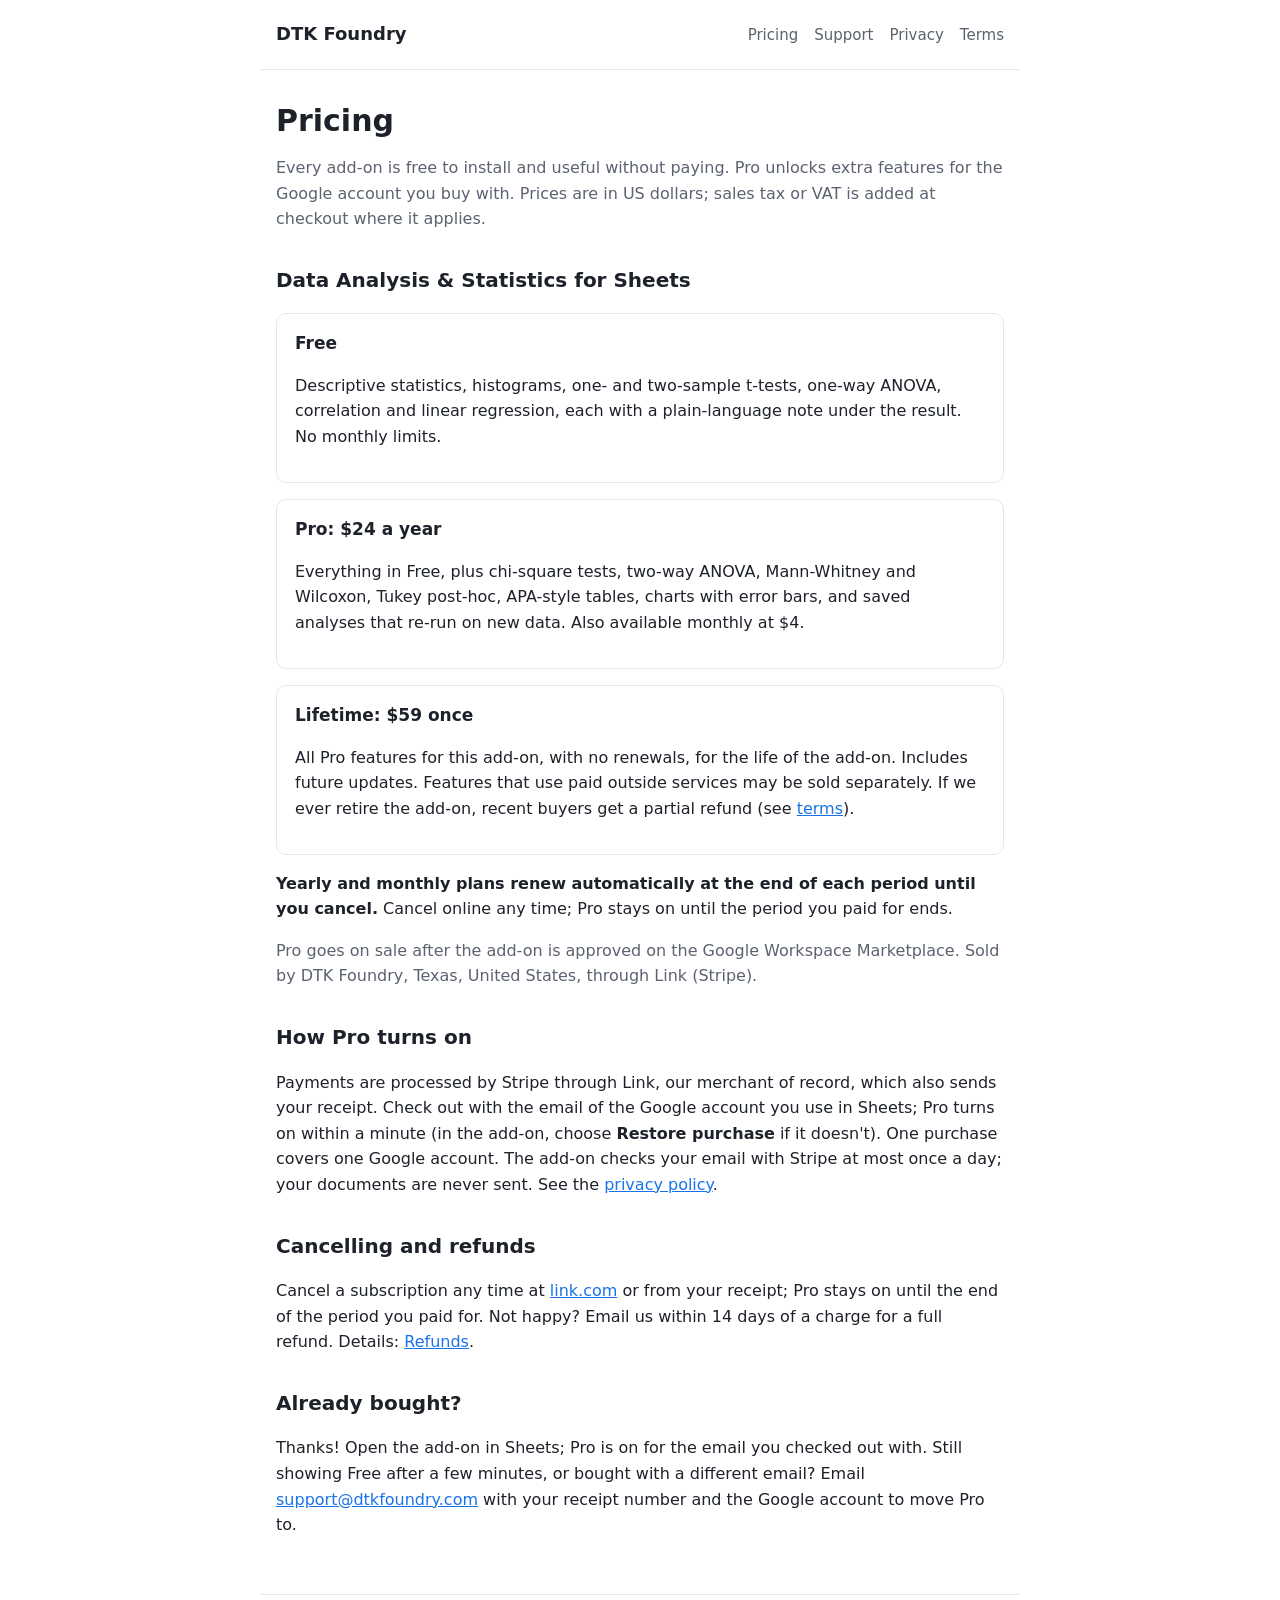
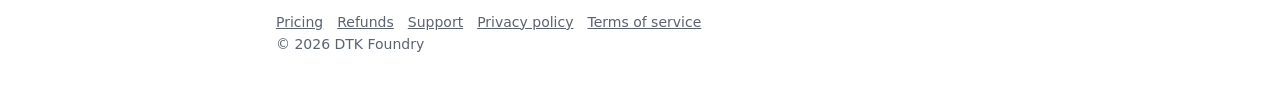
==== pricing.html @ afb6a869 "Pricing and refunds pages; terms rewrite (Texas law, lifetime shutdown refund); Stripe/Link replaces" ====
<!doctype html>
<html lang="en">
<head>
<meta charset="utf-8">
<meta name="viewport" content="width=device-width, initial-scale=1">
<title>Pricing | DTK Foundry</title>
<meta name="description" content="Pricing for DTK Foundry add-ons for Google Sheets and Docs: a free tier, a Pro plan billed yearly or monthly, and a one-time lifetime purchase.">
<link rel="canonical" href="https://dtkfoundry.com/pricing.html">
<link rel="icon" type="image/png" href="favicon-32.png">
<link rel="apple-touch-icon" href="apple-touch-icon.png">
<link rel="stylesheet" href="style.css">
</head>
<body>
<header>
  <a class="brand" href="./">DTK Foundry</a>
  <nav><a href="pricing.html">Pricing</a><a href="support.html">Support</a><a href="privacy.html">Privacy</a><a href="terms.html">Terms</a></nav>
</header>
<main>
  <h1>Pricing</h1>
  <p class="muted">Every add-on is free to install and useful without paying. Pro unlocks extra features for the
  Google account you buy with. Prices are in US dollars; sales tax or VAT is added at checkout where it applies.</p>

  <h2>Data Analysis &amp; Statistics for Sheets</h2>
  <div class="card">
    <h3>Free</h3>
    <p>Descriptive statistics, histograms, one- and two-sample t-tests, one-way ANOVA, correlation and linear
    regression, each with a plain-language note under the result. No monthly limits.</p>
  </div>
  <div class="card">
    <h3>Pro: $24 a year</h3>
    <p>Everything in Free, plus chi-square tests, two-way ANOVA, Mann-Whitney and Wilcoxon, Tukey post-hoc,
    APA-style tables, charts with error bars, and saved analyses that re-run on new data.
    Also available monthly at $4.</p>
  </div>
  <div class="card">
    <h3>Lifetime: $59 once</h3>
    <p>All Pro features for this add-on, with no renewals, for the life of the add-on. Includes future updates.
    Features that use paid outside services may be sold separately. If we ever retire the add-on, recent buyers get a
    partial refund (see <a href="terms.html#lifetime">terms</a>).</p>
  </div>
  <p><strong>Yearly and monthly plans renew automatically at the end of each period until you cancel.</strong>
  Cancel online any time; Pro stays on until the period you paid for ends.</p>
  <p class="muted">Pro goes on sale after the add-on is approved on the Google Workspace Marketplace. Sold by DTK
  Foundry, Texas, United States, through Link (Stripe).</p>

  <h2>How Pro turns on</h2>
  <p>Payments are processed by Stripe through Link, our merchant of record, which also sends your receipt. Check out
  with the email of the Google account you use in Sheets; Pro turns on within a minute (in the add-on, choose
  <strong>Restore purchase</strong> if it doesn't). One purchase covers one Google account. The add-on checks your
  email with Stripe at most once a day; your documents are never sent. See the
  <a href="privacy.html">privacy policy</a>.</p>

  <h2>Cancelling and refunds</h2>
  <p>Cancel a subscription any time at <a href="https://link.com">link.com</a> or from your receipt; Pro stays on until the end of the period you paid
  for. Not happy? Email us within 14 days of a charge for a full refund. Details: <a href="refunds.html">Refunds</a>.</p>

  <h2 id="thanks">Already bought?</h2>
  <p>Thanks! Open the add-on in Sheets; Pro is on for the email you checked out with. Still showing Free after a few
  minutes, or bought with a different email? Email
  <a href="mailto:support@dtkfoundry.com?subject=Pro%20not%20on">support@dtkfoundry.com</a> with your receipt number
  and the Google account to move Pro to.</p>
</main>
<footer>
  <a href="pricing.html">Pricing</a><a href="refunds.html">Refunds</a><a href="support.html">Support</a><a href="privacy.html">Privacy policy</a><a href="terms.html">Terms of service</a>
  <div>© 2026 DTK Foundry</div>
</footer>
</body>
</html>
---- style.css ----
:root { --fg: #1d2129; --muted: #5b6270; --bg: #ffffff; --line: #e3e6eb; --accent: #1a73e8; }
@media (prefers-color-scheme: dark) { :root { --fg: #e8eaed; --muted: #a3a9b4; --bg: #15171a; --line: #2c3036; --accent: #8ab4f8; } }
* { box-sizing: border-box; }
body { margin: 0; background: var(--bg); color: var(--fg); font: 16px/1.6 system-ui, -apple-system, "Segoe UI", Roboto, sans-serif; }
header, main, footer { max-width: 760px; margin: 0 auto; padding: 0 16px; }
header { display: flex; justify-content: space-between; align-items: center; padding-top: 20px; padding-bottom: 20px; border-bottom: 1px solid var(--line); }
header a.brand { font-weight: 700; font-size: 18px; color: var(--fg); text-decoration: none; }
nav a { margin-left: 16px; color: var(--muted); text-decoration: none; font-size: 15px; }
nav a:hover, a { color: var(--accent); }
main { padding-top: 24px; padding-bottom: 40px; }
h1 { font-size: 30px; line-height: 1.25; margin: 8px 0 12px; }
h2 { font-size: 20px; margin-top: 32px; }
.muted { color: var(--muted); }
.card { border: 1px solid var(--line); border-radius: 10px; padding: 16px 18px; margin: 16px 0; }
.card h3 { margin: 0 0 6px; font-size: 17px; }
footer { border-top: 1px solid var(--line); padding-top: 16px; padding-bottom: 32px; font-size: 14px; color: var(--muted); }
footer a { color: var(--muted); margin-right: 14px; }
@media (max-width: 520px) { header { flex-direction: column; align-items: flex-start; gap: 8px; } nav a { margin: 0 14px 0 0; } }
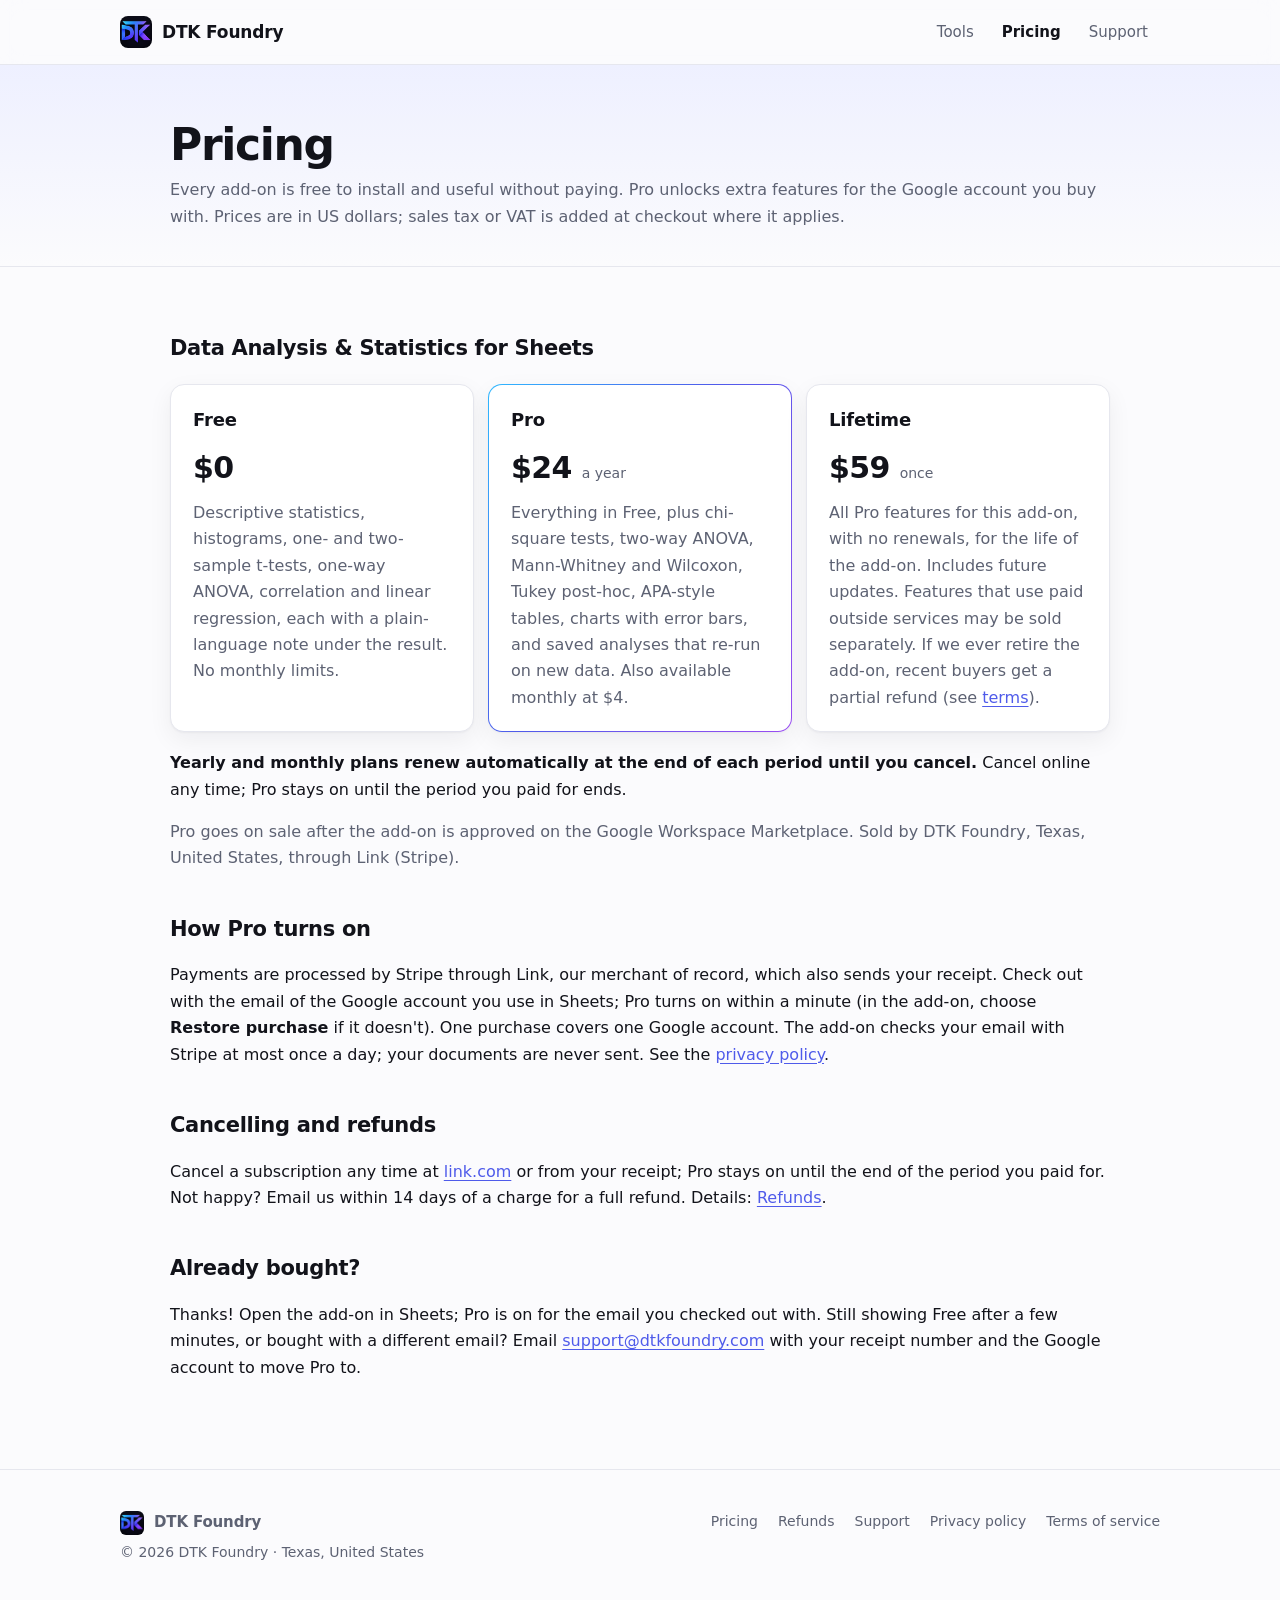
==== commit 836e66de: "Site redesign: brand gradient, hero, product grid, add-on showcase, plan cards Co-Authored-By: Claud" ====
--- a/pricing.html
+++ b/pricing.html
@@ -6,37 +6,49 @@
 <title>Pricing | DTK Foundry</title>
 <meta name="description" content="Pricing for DTK Foundry add-ons for Google Sheets and Docs: a free tier, a Pro plan billed yearly or monthly, and a one-time lifetime purchase.">
 <link rel="canonical" href="https://dtkfoundry.com/pricing.html">
+<meta name="theme-color" content="#0b0b12">
 <link rel="icon" type="image/png" href="favicon-32.png">
 <link rel="apple-touch-icon" href="apple-touch-icon.png">
 <link rel="stylesheet" href="style.css">
 </head>
 <body>
-<header>
-  <a class="brand" href="./">DTK Foundry</a>
-  <nav><a href="pricing.html">Pricing</a><a href="support.html">Support</a><a href="privacy.html">Privacy</a><a href="terms.html">Terms</a></nav>
+<header class="site-header">
+  <div class="wrap">
+    <a class="brand" href="./"><img src="img/logo-mark.png" alt="" width="32" height="32"><span>DTK Foundry</span></a>
+    <nav class="site-nav"><a href="./#tools">Tools</a><a href="pricing.html" aria-current="page">Pricing</a><a href="support.html">Support</a></nav>
+  </div>
 </header>
-<main>
-  <h1>Pricing</h1>
-  <p class="muted">Every add-on is free to install and useful without paying. Pro unlocks extra features for the
+<section class="page-head wide">
+  <div class="wrap">
+    <h1>Pricing</h1>
+    <p>Every add-on is free to install and useful without paying. Pro unlocks extra features for the
   Google account you buy with. Prices are in US dollars; sales tax or VAT is added at checkout where it applies.</p>
+  </div>
+</section>
+<main class="prose wide">
 
   <h2>Data Analysis &amp; Statistics for Sheets</h2>
+  <div class="plans">
   <div class="card">
     <h3>Free</h3>
+    <div class="price">$0</div>
     <p>Descriptive statistics, histograms, one- and two-sample t-tests, one-way ANOVA, correlation and linear
     regression, each with a plain-language note under the result. No monthly limits.</p>
   </div>
-  <div class="card">
-    <h3>Pro: $24 a year</h3>
+  <div class="card featured">
+    <h3>Pro</h3>
+    <div class="price">$24 <small>a year</small></div>
     <p>Everything in Free, plus chi-square tests, two-way ANOVA, Mann-Whitney and Wilcoxon, Tukey post-hoc,
     APA-style tables, charts with error bars, and saved analyses that re-run on new data.
     Also available monthly at $4.</p>
   </div>
   <div class="card">
-    <h3>Lifetime: $59 once</h3>
+    <h3>Lifetime</h3>
+    <div class="price">$59 <small>once</small></div>
     <p>All Pro features for this add-on, with no renewals, for the life of the add-on. Includes future updates.
     Features that use paid outside services may be sold separately. If we ever retire the add-on, recent buyers get a
     partial refund (see <a href="terms.html#lifetime">terms</a>).</p>
+  </div>
   </div>
   <p><strong>Yearly and monthly plans renew automatically at the end of each period until you cancel.</strong>
   Cancel online any time; Pro stays on until the period you paid for ends.</p>
@@ -60,9 +72,14 @@
   <a href="mailto:support@dtkfoundry.com?subject=Pro%20not%20on">support@dtkfoundry.com</a> with your receipt number
   and the Google account to move Pro to.</p>
 </main>
-<footer>
-  <a href="pricing.html">Pricing</a><a href="refunds.html">Refunds</a><a href="support.html">Support</a><a href="privacy.html">Privacy policy</a><a href="terms.html">Terms of service</a>
-  <div>© 2026 DTK Foundry</div>
+<footer class="site-footer">
+  <div class="wrap">
+    <div>
+      <a class="brand" href="./"><img src="img/logo-mark.png" alt="" width="24" height="24">DTK Foundry</a>
+      <div>© 2026 DTK Foundry · Texas, United States</div>
+    </div>
+    <nav><a href="pricing.html">Pricing</a><a href="refunds.html">Refunds</a><a href="support.html">Support</a><a href="privacy.html">Privacy policy</a><a href="terms.html">Terms of service</a></nav>
+  </div>
 </footer>
 </body>
 </html>
--- a/style.css
+++ b/style.css
@@ -1,18 +1,146 @@
-:root { --fg: #1d2129; --muted: #5b6270; --bg: #ffffff; --line: #e3e6eb; --accent: #1a73e8; }
-@media (prefers-color-scheme: dark) { :root { --fg: #e8eaed; --muted: #a3a9b4; --bg: #15171a; --line: #2c3036; --accent: #8ab4f8; } }
+:root {
+  --bg: #fbfbfd; --surface: #ffffff; --fg: #12131a; --muted: #5d6273; --line: #e6e7ee;
+  --accent: #4f5bea; --accent-2: #8a4bf0; --accent-soft: #eef0ff;
+  --grad: linear-gradient(120deg, #2fb8ff 0%, #4f5bea 45%, #9a4cf2 100%);
+  --hero-bg: #0b0b12; --hero-fg: #f4f5fa; --hero-muted: #a9adc2;
+  --shadow: 0 1px 2px rgba(18, 19, 26, .04), 0 8px 24px rgba(18, 19, 26, .06);
+  --radius: 14px; --wide: 1080px; --narrow: 720px;
+}
+@media (prefers-color-scheme: dark) {
+  :root {
+    --bg: #0b0b12; --surface: #13141d; --fg: #ececf3; --muted: #9a9eb3; --line: #24263a;
+    --accent: #8f98ff; --accent-2: #b58cff; --accent-soft: #1b1d33;
+    --shadow: 0 1px 2px rgba(0, 0, 0, .3), 0 8px 24px rgba(0, 0, 0, .35);
+  }
+}
 * { box-sizing: border-box; }
-body { margin: 0; background: var(--bg); color: var(--fg); font: 16px/1.6 system-ui, -apple-system, "Segoe UI", Roboto, sans-serif; }
-header, main, footer { max-width: 760px; margin: 0 auto; padding: 0 16px; }
-header { display: flex; justify-content: space-between; align-items: center; padding-top: 20px; padding-bottom: 20px; border-bottom: 1px solid var(--line); }
-header a.brand { font-weight: 700; font-size: 18px; color: var(--fg); text-decoration: none; }
-nav a { margin-left: 16px; color: var(--muted); text-decoration: none; font-size: 15px; }
-nav a:hover, a { color: var(--accent); }
-main { padding-top: 24px; padding-bottom: 40px; }
-h1 { font-size: 30px; line-height: 1.25; margin: 8px 0 12px; }
-h2 { font-size: 20px; margin-top: 32px; }
+html { -webkit-text-size-adjust: 100%; }
+body {
+  margin: 0; background: var(--bg); color: var(--fg);
+  font: 16px/1.65 ui-sans-serif, system-ui, -apple-system, "Segoe UI", Roboto, "Helvetica Neue", sans-serif;
+  -webkit-font-smoothing: antialiased;
+}
+a { color: var(--accent); text-underline-offset: 3px; }
+img { max-width: 100%; display: block; }
+.wrap { max-width: var(--wide); margin: 0 auto; padding: 0 20px; }
+
+/* Header */
+.site-header {
+  position: sticky; top: 0; z-index: 10; background: color-mix(in srgb, var(--bg) 82%, transparent);
+  backdrop-filter: saturate(160%) blur(12px); -webkit-backdrop-filter: saturate(160%) blur(12px);
+  border-bottom: 1px solid var(--line);
+}
+.site-header .wrap { display: flex; align-items: center; justify-content: space-between; height: 64px; gap: 16px; }
+.brand { display: flex; align-items: center; gap: 10px; color: var(--fg); text-decoration: none; font-weight: 700; letter-spacing: -.01em; font-size: 17px; }
+.brand img { width: 32px; height: 32px; border-radius: 8px; }
+.site-nav { display: flex; gap: 4px; }
+.site-nav a { color: var(--muted); text-decoration: none; font-size: 15px; padding: 6px 12px; border-radius: 8px; }
+.site-nav a:hover { color: var(--fg); background: var(--accent-soft); }
+.site-nav a[aria-current="page"] { color: var(--fg); font-weight: 600; }
+
+/* Home hero (always dark, matches the logo) */
+.hero {
+  background: radial-gradient(900px 420px at 15% -10%, rgba(47, 184, 255, .22), transparent 60%),
+              radial-gradient(800px 460px at 95% 10%, rgba(154, 76, 242, .28), transparent 60%), var(--hero-bg);
+  color: var(--hero-fg); padding: 96px 0 88px; border-bottom: 1px solid #1d1e2c;
+}
+.eyebrow { display: inline-block; font-size: 13px; font-weight: 600; letter-spacing: .08em; text-transform: uppercase; color: #b9bdff; background: rgba(143, 152, 255, .12); border: 1px solid rgba(143, 152, 255, .25); padding: 4px 12px; border-radius: 999px; }
+.hero h1 { font-size: clamp(36px, 6vw, 64px); line-height: 1.05; letter-spacing: -.035em; margin: 20px 0 18px; max-width: 14ch; }
+.grad-text { background: var(--grad); -webkit-background-clip: text; background-clip: text; color: transparent; }
+.hero p.lead { font-size: clamp(17px, 2.2vw, 20px); color: var(--hero-muted); max-width: 58ch; margin: 0 0 32px; }
+.actions { display: flex; flex-wrap: wrap; gap: 12px; }
+.btn { display: inline-flex; align-items: center; gap: 8px; font-weight: 600; font-size: 15px; text-decoration: none; padding: 12px 20px; border-radius: 10px; transition: transform .15s ease, box-shadow .15s ease; }
+.btn:hover { transform: translateY(-1px); }
+.btn-primary { background: var(--grad); color: #fff; box-shadow: 0 8px 24px rgba(79, 91, 234, .35); }
+.btn-ghost { color: var(--hero-fg); border: 1px solid #34364d; background: rgba(255, 255, 255, .03); }
+.btn-ghost:hover { border-color: #5a5d80; }
+
+.pillars { display: grid; grid-template-columns: repeat(3, 1fr); gap: 16px; margin-top: 64px; }
+.pillar { border-top: 1px solid #2a2c40; padding-top: 16px; }
+.pillar strong { display: block; color: var(--hero-fg); font-size: 15px; margin-bottom: 4px; }
+.pillar span { color: var(--hero-muted); font-size: 14px; }
+
+/* Sections */
+.section { padding: 80px 0; }
+.section + .section { padding-top: 0; }
+.section-head { max-width: 640px; margin-bottom: 32px; }
+.section-head .kicker { font-size: 13px; font-weight: 700; letter-spacing: .08em; text-transform: uppercase; color: var(--accent); }
+.section-head h2 { font-size: clamp(26px, 3.6vw, 36px); line-height: 1.15; letter-spacing: -.025em; margin: 8px 0 10px; }
+.section-head p { color: var(--muted); margin: 0; }
+
+.grid { display: grid; grid-template-columns: repeat(3, 1fr); gap: 16px; }
+.tile {
+  display: flex; flex-direction: column; gap: 10px; background: var(--surface); border: 1px solid var(--line);
+  border-radius: var(--radius); padding: 22px; text-decoration: none; color: inherit; box-shadow: var(--shadow);
+  transition: transform .15s ease, border-color .15s ease;
+}
+a.tile:hover { transform: translateY(-2px); border-color: color-mix(in srgb, var(--accent) 45%, var(--line)); }
+.tile .icon { width: 40px; height: 40px; border-radius: 10px; display: grid; place-items: center; background: var(--accent-soft); color: var(--accent); }
+.tile .icon svg { width: 22px; height: 22px; }
+.tile h3 { margin: 4px 0 0; font-size: 17px; letter-spacing: -.01em; }
+.tile p { margin: 0; color: var(--muted); font-size: 15px; }
+.tile .more { margin-top: auto; padding-top: 6px; font-size: 14px; font-weight: 600; color: var(--accent); }
+
+/* Add-on feature */
+.feature { display: grid; grid-template-columns: 1fr 1.25fr; gap: 40px; align-items: center; background: var(--surface); border: 1px solid var(--line); border-radius: 20px; padding: 36px; box-shadow: var(--shadow); }
+.feature h3 { font-size: 24px; letter-spacing: -.02em; margin: 10px 0 10px; line-height: 1.2; }
+.feature p { color: var(--muted); margin: 0 0 16px; }
+.feature ul { margin: 0 0 22px; padding: 0; list-style: none; display: grid; gap: 8px; }
+.feature li { padding-left: 26px; position: relative; font-size: 15px; }
+.feature li::before { content: ""; position: absolute; left: 0; top: 6px; width: 14px; height: 14px; border-radius: 50%; background: var(--grad); }
+.shot { border-radius: 12px; overflow: hidden; border: 1px solid var(--line); box-shadow: 0 20px 50px rgba(18, 19, 26, .18); }
+.badge { display: inline-block; font-size: 12px; font-weight: 600; padding: 3px 10px; border-radius: 999px; background: var(--accent-soft); color: var(--accent); }
+.badge.dim { color: var(--muted); }
+.btn-solid { background: var(--fg); color: var(--bg); }
+.text-link { font-weight: 600; font-size: 15px; text-decoration: none; }
+.mini { margin-top: 16px; display: flex; gap: 16px; align-items: flex-start; }
+
+.cta { text-align: center; background: var(--surface); border: 1px solid var(--line); border-radius: 20px; padding: 48px 24px; box-shadow: var(--shadow); }
+.cta h2 { font-size: clamp(24px, 3vw, 30px); letter-spacing: -.02em; margin: 0 0 8px; }
+.cta p { color: var(--muted); margin: 0 0 22px; }
+
+/* Inner pages */
+.page-head { border-bottom: 1px solid var(--line); background: linear-gradient(180deg, var(--accent-soft), transparent); }
+.page-head .wrap { max-width: var(--narrow); padding-top: 56px; padding-bottom: 36px; }
+.page-head h1 { font-size: clamp(32px, 5vw, 44px); letter-spacing: -.03em; line-height: 1.1; margin: 0 0 8px; }
+.page-head p { margin: 0; color: var(--muted); }
+.prose.wide, .page-head.wide .wrap { max-width: 980px; }
+.prose { max-width: var(--narrow); margin: 0 auto; padding: 24px 20px 72px; }
+.prose h2 { font-size: 21px; letter-spacing: -.015em; margin: 40px 0 10px; scroll-margin-top: 80px; }
+.prose h3 { font-size: 17px; }
+.prose li { margin: 4px 0; }
 .muted { color: var(--muted); }
-.card { border: 1px solid var(--line); border-radius: 10px; padding: 16px 18px; margin: 16px 0; }
-.card h3 { margin: 0 0 6px; font-size: 17px; }
-footer { border-top: 1px solid var(--line); padding-top: 16px; padding-bottom: 32px; font-size: 14px; color: var(--muted); }
-footer a { color: var(--muted); margin-right: 14px; }
-@media (max-width: 520px) { header { flex-direction: column; align-items: flex-start; gap: 8px; } nav a { margin: 0 14px 0 0; } }
+.card { background: var(--surface); border: 1px solid var(--line); border-radius: var(--radius); padding: 20px 22px; margin: 14px 0; box-shadow: var(--shadow); }
+.card h3 { margin: 0 0 6px; font-size: 18px; letter-spacing: -.01em; }
+.card p { margin: 0; color: var(--muted); }
+.plans { display: grid; grid-template-columns: repeat(3, 1fr); gap: 14px; margin: 18px 0; }
+.plans .card { margin: 0; display: flex; flex-direction: column; }
+.plans .card.featured { border: 1px solid transparent; background: linear-gradient(var(--surface), var(--surface)) padding-box, var(--grad) border-box; }
+.price { font-size: 30px; font-weight: 700; letter-spacing: -.02em; color: var(--fg); margin: 2px 0 8px; }
+.price small { font-size: 14px; font-weight: 500; color: var(--muted); letter-spacing: 0; }
+
+/* Footer */
+.site-footer { border-top: 1px solid var(--line); padding: 40px 0 48px; font-size: 14px; color: var(--muted); }
+.site-footer .wrap { display: flex; justify-content: space-between; gap: 24px; flex-wrap: wrap; align-items: flex-start; }
+.site-footer .brand { font-size: 15px; margin-bottom: 6px; }
+.site-footer .brand img { width: 24px; height: 24px; border-radius: 6px; }
+.site-footer nav { display: flex; flex-wrap: wrap; gap: 6px 20px; }
+.site-footer a { color: var(--muted); text-decoration: none; }
+.site-footer a:hover { color: var(--fg); }
+
+@media (max-width: 860px) {
+  .grid, .plans { grid-template-columns: 1fr 1fr; }
+  .feature { grid-template-columns: 1fr; padding: 24px; }
+}
+@media (max-width: 600px) {
+  .wrap { padding: 0 16px; }
+  .site-header .wrap { height: 56px; }
+  .brand span { display: none; }
+  .site-nav a { padding: 6px 8px; font-size: 14px; }
+  .hero { padding: 64px 0 56px; }
+  .pillars, .grid, .plans { grid-template-columns: 1fr; }
+  .pillars { margin-top: 40px; }
+  .section { padding: 56px 0; }
+  .prose { padding: 16px 16px 56px; }
+}
+@media (prefers-reduced-motion: reduce) { .btn, .tile { transition: none; } }
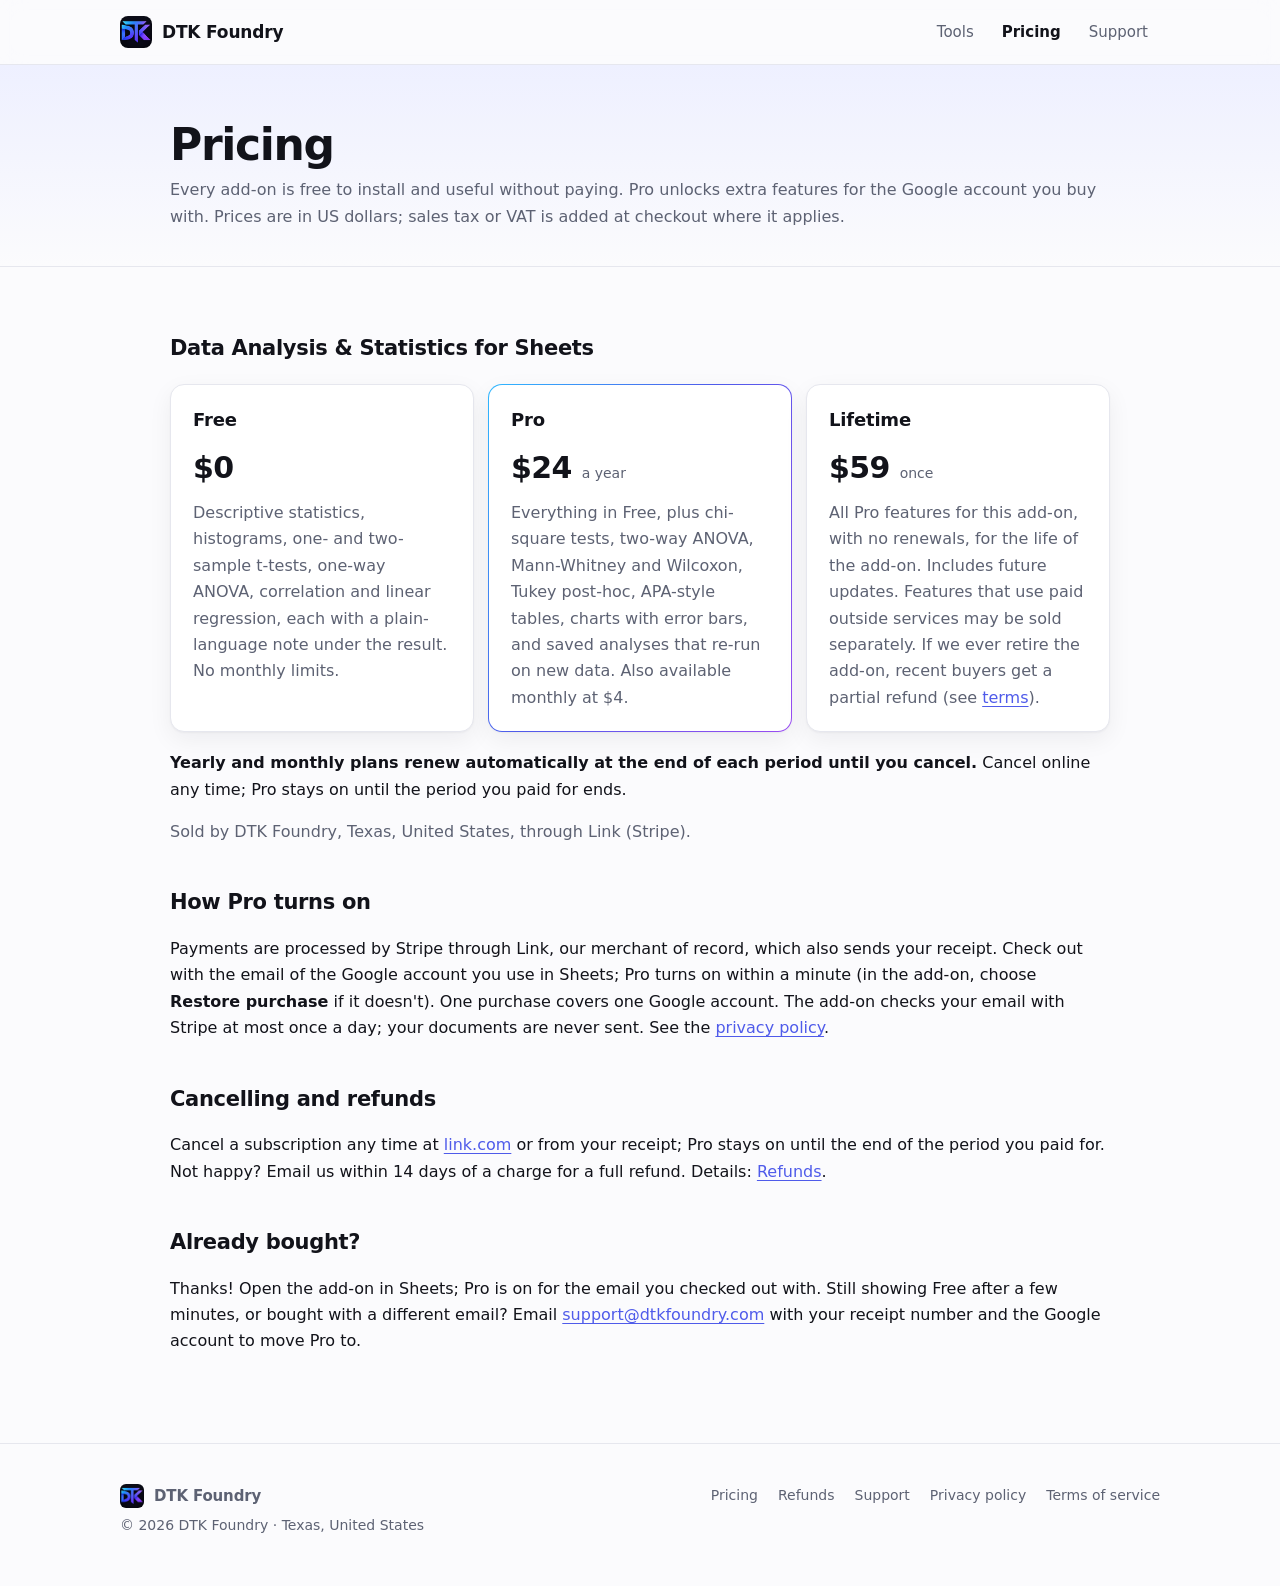
==== commit 3a4ce570: "Remove in-review badges and Marketplace wording (Marketplace review asks for no coming-soon text or " ====
--- a/pricing.html
+++ b/pricing.html
@@ -52,7 +52,7 @@
   </div>
   <p><strong>Yearly and monthly plans renew automatically at the end of each period until you cancel.</strong>
   Cancel online any time; Pro stays on until the period you paid for ends.</p>
-  <p class="muted">Pro goes on sale after the add-on is approved on the Google Workspace Marketplace. Sold by DTK
+  <p class="muted">Sold by DTK
   Foundry, Texas, United States, through Link (Stripe).</p>
 
   <h2>How Pro turns on</h2>
--- a/style.css
+++ b/style.css
@@ -21,7 +21,7 @@
   -webkit-font-smoothing: antialiased;
 }
 a { color: var(--accent); text-underline-offset: 3px; }
-img { max-width: 100%; display: block; }
+img { max-width: 100%; height: auto; display: block; }
 .wrap { max-width: var(--wide); margin: 0 auto; padding: 0 20px; }
 
 /* Header */
@@ -82,13 +82,13 @@
 .tile .more { margin-top: auto; padding-top: 6px; font-size: 14px; font-weight: 600; color: var(--accent); }
 
 /* Add-on feature */
-.feature { display: grid; grid-template-columns: 1fr 1.25fr; gap: 40px; align-items: center; background: var(--surface); border: 1px solid var(--line); border-radius: 20px; padding: 36px; box-shadow: var(--shadow); }
+.feature { display: grid; grid-template-columns: 1fr 1fr; gap: 28px 48px; align-items: end; background: var(--surface); border: 1px solid var(--line); border-radius: 20px; padding: 36px; box-shadow: var(--shadow); }
 .feature h3 { font-size: 24px; letter-spacing: -.02em; margin: 10px 0 10px; line-height: 1.2; }
 .feature p { color: var(--muted); margin: 0 0 16px; }
 .feature ul { margin: 0 0 22px; padding: 0; list-style: none; display: grid; gap: 8px; }
 .feature li { padding-left: 26px; position: relative; font-size: 15px; }
 .feature li::before { content: ""; position: absolute; left: 0; top: 6px; width: 14px; height: 14px; border-radius: 50%; background: var(--grad); }
-.shot { border-radius: 12px; overflow: hidden; border: 1px solid var(--line); box-shadow: 0 20px 50px rgba(18, 19, 26, .18); }
+.shot { grid-column: 1 / -1; border-radius: 12px; overflow: hidden; border: 1px solid var(--line); box-shadow: 0 20px 50px rgba(18, 19, 26, .18); }
 .badge { display: inline-block; font-size: 12px; font-weight: 600; padding: 3px 10px; border-radius: 999px; background: var(--accent-soft); color: var(--accent); }
 .badge.dim { color: var(--muted); }
 .btn-solid { background: var(--fg); color: var(--bg); }
